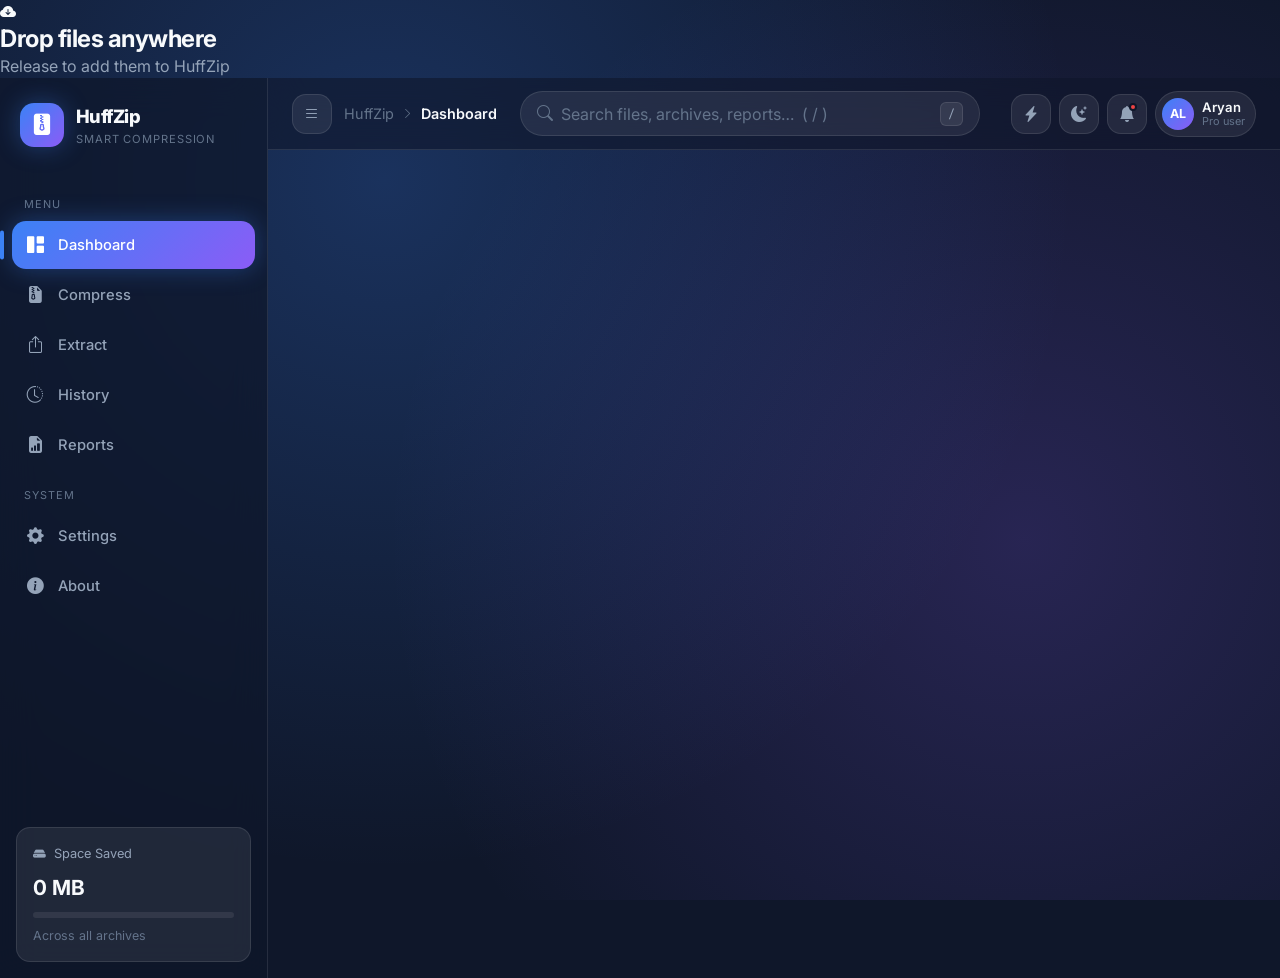
==== frontend/index.html @ 221de74f "Added Frontend" ====
<!DOCTYPE html>
<html lang="en" data-theme="dark">
<head>
  <meta charset="UTF-8" />
  <meta name="viewport" content="width=device-width, initial-scale=1.0" />
  <meta name="description" content="HuffZip - A premium smart file compression utility powered by Huffman coding." />
  <title>HuffZip — Smart File Compression</title>

  <!-- Fonts -->
  <link rel="preconnect" href="https://fonts.googleapis.com" />
  <link rel="preconnect" href="https://fonts.gstatic.com" crossorigin />
  <link href="https://fonts.googleapis.com/css2?family=Inter:wght@400;500;600;700;800&family=JetBrains+Mono:wght@400;500&display=swap" rel="stylesheet" />

  <!-- Bootstrap Icons -->
  <link rel="stylesheet" href="https://cdn.jsdelivr.net/npm/bootstrap-icons@1.11.3/font/bootstrap-icons.min.css" />

  <!-- Styles -->
  <link rel="stylesheet" href="css/variables.css" />
  <link rel="stylesheet" href="css/base.css" />
  <link rel="stylesheet" href="css/layout.css" />
  <link rel="stylesheet" href="css/components.css" />
  <link rel="stylesheet" href="css/buttons.css" />
  <link rel="stylesheet" href="css/cards.css" />
  <link rel="stylesheet" href="css/animations.css" />
  <link rel="stylesheet" href="css/utilities.css" />
  <link rel="stylesheet" href="css/responsive.css" />
  <link rel="stylesheet" href="css/themes.css" />
</head>
<body>
  <!-- Global drop overlay -->
  <div class="global-drop-overlay" id="globalDropOverlay">
    <div class="global-drop-inner">
      <i class="bi bi-cloud-arrow-down-fill"></i>
      <h2>Drop files anywhere</h2>
      <p>Release to add them to HuffZip</p>
    </div>
  </div>

  <!-- Toast container -->
  <div class="toast-container" id="toastContainer"></div>

  <!-- App shell -->
  <div class="app-shell">
    <!-- ============ SIDEBAR ============ -->
    <aside class="sidebar" id="sidebar">
      <div class="sidebar-brand">
        <div class="brand-logo">
          <i class="bi bi-file-zip-fill"></i>
        </div>
        <div class="brand-text">
          <span class="brand-name">HuffZip</span>
          <span class="brand-tag">Smart Compression</span>
        </div>
        <button class="sidebar-close" id="sidebarClose" aria-label="Close menu">
          <i class="bi bi-x-lg"></i>
        </button>
      </div>

      <nav class="sidebar-nav">
        <span class="nav-label">Menu</span>
        <a class="nav-item active" data-view="dashboard"><i class="bi bi-grid-1x2-fill"></i><span>Dashboard</span></a>
        <a class="nav-item" data-view="compress"><i class="bi bi-file-earmark-zip-fill"></i><span>Compress</span></a>
        <a class="nav-item" data-view="extract"><i class="bi bi-box-arrow-up"></i><span>Extract</span></a>
        <a class="nav-item" data-view="history"><i class="bi bi-clock-history"></i><span>History</span></a>
        <a class="nav-item" data-view="reports"><i class="bi bi-file-earmark-bar-graph-fill"></i><span>Reports</span></a>

        <span class="nav-label">System</span>
        <a class="nav-item" data-view="settings"><i class="bi bi-gear-fill"></i><span>Settings</span></a>
        <a class="nav-item" data-view="about"><i class="bi bi-info-circle-fill"></i><span>About</span></a>
      </nav>

      <div class="sidebar-footer">
        <div class="storage-card">
          <div class="storage-head">
            <i class="bi bi-hdd-fill"></i>
            <span>Space Saved</span>
          </div>
          <div class="storage-value" id="sidebarSpaceSaved">0 MB</div>
          <div class="storage-bar"><span id="sidebarStorageBar" style="width:0%"></span></div>
          <small>Across all archives</small>
        </div>
      </div>
    </aside>

    <div class="sidebar-backdrop" id="sidebarBackdrop"></div>

    <!-- ============ MAIN ============ -->
    <div class="main-wrap">
      <!-- Top navigation -->
      <header class="topbar">
        <div class="topbar-left">
          <button class="icon-btn hamburger" id="hamburger" aria-label="Open menu">
            <i class="bi bi-list"></i>
          </button>
          <nav class="breadcrumb" id="breadcrumb">
            <span>HuffZip</span>
            <i class="bi bi-chevron-right"></i>
            <span class="crumb-current" id="crumbCurrent">Dashboard</span>
          </nav>
        </div>

        <div class="topbar-search">
          <i class="bi bi-search"></i>
          <input type="text" id="globalSearch" placeholder="Search files, archives, reports…  ( / )" />
          <kbd>/</kbd>
        </div>

        <div class="topbar-right">
          <button class="icon-btn" id="quickCompressBtn" data-tooltip="Quick Compress">
            <i class="bi bi-lightning-charge-fill"></i>
          </button>
          <button class="icon-btn" id="themeToggle" data-tooltip="Toggle theme">
            <i class="bi bi-moon-stars-fill"></i>
          </button>
          <button class="icon-btn has-dot" id="notifBtn" data-tooltip="Notifications">
            <i class="bi bi-bell-fill"></i>
            <span class="dot"></span>
          </button>
          <button class="user-chip" id="userChip">
            <span class="avatar">AL</span>
            <span class="user-meta">
              <span class="user-name">Aryan</span>
              <span class="user-role">Pro user</span>
            </span>
          </button>
        </div>
      </header>

      <!-- Notification panel -->
      <div class="notif-panel" id="notifPanel">
        <div class="notif-head"><span>Notifications</span><button id="clearNotifs">Clear all</button></div>
        <div class="notif-list" id="notifList"></div>
      </div>

      <!-- Content -->
      <main class="content" id="content">
        <!-- Views are injected here by JS -->
      </main>
    </div>
  </div>

  <!-- Modal root -->
  <div class="modal-root" id="modalRoot"></div>

  <!-- Scripts -->
  <script src="js/utils.js"></script>
  <script src="js/store.js"></script>
  <script src="js/huffman.js"></script>
  <script src="js/api.js"></script>
  <script src="js/components.js"></script>
  <script src="js/views.js"></script>
  <script src="js/app.js"></script>
</body>
</html>
---- frontend/css/variables.css ----
/* ============================================================
   variables.css — Design tokens (colors, spacing, radius, etc.)
   ============================================================ */
:root {
  /* Brand palette */
  --bg:            #0F172A;
  --bg-2:          #0B1120;
  --card:          rgba(255, 255, 255, 0.08);
  --card-solid:    #1E293B;
  --primary:       #3B82F6;
  --secondary:     #8B5CF6;
  --accent:        #22C55E;
  --danger:        #EF4444;
  --warning:       #F59E0B;

  /* Text */
  --text:          #F8FAFC;
  --text-muted:    #94A3B8;
  --text-dim:      #64748B;

  /* Surfaces & borders */
  --border:        rgba(255, 255, 255, 0.10);
  --border-strong: rgba(255, 255, 255, 0.18);
  --glass-blur:    18px;

  /* Gradients */
  --grad-primary:  linear-gradient(135deg, #3B82F6 0%, #8B5CF6 100%);
  --grad-accent:   linear-gradient(135deg, #22C55E 0%, #3B82F6 100%);
  --grad-danger:   linear-gradient(135deg, #EF4444 0%, #F59E0B 100%);
  --grad-glow:     radial-gradient(circle at 30% 20%, rgba(59,130,246,0.25), transparent 60%),
                   radial-gradient(circle at 80% 60%, rgba(139,92,246,0.20), transparent 55%);

  /* Shadows */
  --shadow-sm:     0 2px 8px rgba(0, 0, 0, 0.25);
  --shadow-md:     0 8px 24px rgba(0, 0, 0, 0.30);
  --shadow-lg:     0 20px 50px rgba(0, 0, 0, 0.45);
  --shadow-glow:   0 0 24px rgba(59, 130, 246, 0.35);

  /* Radius */
  --r-sm: 8px;
  --r-md: 14px;
  --r-lg: 20px;
  --r-xl: 28px;
  --r-pill: 999px;

  /* Spacing scale */
  --s-1: 4px;  --s-2: 8px;  --s-3: 12px; --s-4: 16px;
  --s-5: 20px; --s-6: 24px; --s-8: 32px; --s-10: 40px; --s-12: 48px;

  /* Layout */
  --sidebar-w: 268px;
  --topbar-h: 72px;

  /* Motion */
  --ease: cubic-bezier(0.4, 0, 0.2, 1);
  --ease-out: cubic-bezier(0.16, 1, 0.3, 1);
  --dur-fast: 0.15s;
  --dur: 0.28s;
  --dur-slow: 0.5s;

  /* Typography */
  --font: 'Inter', system-ui, -apple-system, 'Segoe UI', sans-serif;
  --font-mono: 'JetBrains Mono', 'Consolas', monospace;
}
---- frontend/css/base.css ----
/* ============================================================
   base.css — Resets, typography, scrollbars, base elements
   ============================================================ */
*, *::before, *::after { box-sizing: border-box; margin: 0; padding: 0; }

html { scroll-behavior: smooth; }

body {
  font-family: var(--font);
  background: var(--bg);
  color: var(--text);
  min-height: 100vh;
  overflow-x: hidden;
  line-height: 1.55;
  -webkit-font-smoothing: antialiased;
  background-image: var(--grad-glow);
  background-attachment: fixed;
}

h1, h2, h3, h4 { font-weight: 700; letter-spacing: -0.02em; line-height: 1.2; }
h1 { font-size: clamp(1.5rem, 3vw, 2rem); }
h2 { font-size: clamp(1.2rem, 2.4vw, 1.5rem); }
h3 { font-size: 1.1rem; }
p  { color: var(--text-muted); }
a  { color: inherit; text-decoration: none; cursor: pointer; }
small { font-size: 0.78rem; color: var(--text-dim); }
kbd {
  font-family: var(--font-mono); font-size: 0.72rem;
  background: var(--card); border: 1px solid var(--border);
  border-radius: 6px; padding: 2px 7px; color: var(--text-muted);
}
input, button, select, textarea { font-family: inherit; font-size: inherit; color: inherit; }
button { cursor: pointer; border: none; background: none; }
ul { list-style: none; }
img { max-width: 100%; display: block; }

/* Custom scrollbar */
::-webkit-scrollbar { width: 10px; height: 10px; }
::-webkit-scrollbar-track { background: transparent; }
::-webkit-scrollbar-thumb {
  background: rgba(255,255,255,0.12);
  border-radius: 10px; border: 2px solid transparent; background-clip: padding-box;
}
::-webkit-scrollbar-thumb:hover { background: rgba(255,255,255,0.22); background-clip: padding-box; }

::selection { background: rgba(59,130,246,0.35); color: #fff; }

:focus-visible { outline: 2px solid var(--primary); outline-offset: 2px; border-radius: 6px; }
---- frontend/css/layout.css ----
.app-shell { display: flex; min-height: 100vh; }


.sidebar {
  width: var(--sidebar-w);
  flex-shrink: 0;
  background: rgba(15, 23, 42, 0.72);
  backdrop-filter: blur(var(--glass-blur));
  -webkit-backdrop-filter: blur(var(--glass-blur));
  border-right: 1px solid var(--border);
  display: flex; flex-direction: column;
  position: sticky; top: 0; height: 100vh;
  z-index: 40;
  transition: transform var(--dur) var(--ease);
}

.sidebar-brand {
  display: flex; align-items: center; gap: var(--s-3);
  padding: var(--s-6) var(--s-5);
}
.brand-logo {
  width: 44px; height: 44px; flex-shrink: 0;
  display: grid; place-items: center;
  border-radius: var(--r-md);
  background: var(--grad-primary);
  box-shadow: var(--shadow-glow);
  font-size: 1.35rem; color: #fff;
}
.brand-text { display: flex; flex-direction: column; }
.brand-name { font-weight: 800; font-size: 1.15rem; letter-spacing: -0.03em; }
.brand-tag { font-size: 0.7rem; color: var(--text-dim); text-transform: uppercase; letter-spacing: 0.08em; }
.sidebar-close { display: none; margin-left: auto; color: var(--text-muted); font-size: 1.1rem; }

.sidebar-nav { flex: 1; padding: var(--s-2) var(--s-3); overflow-y: auto; }
.nav-label {
  display: block; font-size: 0.68rem; text-transform: uppercase; letter-spacing: 0.1em;
  color: var(--text-dim); padding: var(--s-4) var(--s-3) var(--s-2);
}
.nav-item {
  display: flex; align-items: center; gap: var(--s-3);
  padding: 11px var(--s-3); border-radius: var(--r-md);
  color: var(--text-muted); font-weight: 500; font-size: 0.92rem;
  margin-bottom: 2px; position: relative;
  transition: background var(--dur-fast) var(--ease), color var(--dur-fast) var(--ease), transform var(--dur-fast) var(--ease);
}
.nav-item i { font-size: 1.05rem; width: 22px; text-align: center; }
.nav-item:hover { background: var(--card); color: var(--text); transform: translateX(3px); }
.nav-item.active { color: #fff; background: var(--grad-primary); box-shadow: var(--shadow-glow); }
.nav-item.active::before {
  content: ''; position: absolute; left: -12px; top: 50%; transform: translateY(-50%);
  width: 4px; height: 60%; border-radius: 4px; background: var(--primary);
}

.sidebar-footer { padding: var(--s-4); }
.storage-card {
  background: var(--card); border: 1px solid var(--border);
  border-radius: var(--r-md); padding: var(--s-4);
}
.storage-head { display: flex; align-items: center; gap: var(--s-2); font-size: 0.8rem; color: var(--text-muted); }
.storage-value { font-size: 1.3rem; font-weight: 700; margin: var(--s-2) 0; }
.storage-bar { height: 6px; border-radius: 6px; background: rgba(255,255,255,0.08); overflow: hidden; }
.storage-bar span { display: block; height: 100%; background: var(--grad-accent); border-radius: 6px; transition: width var(--dur-slow) var(--ease); }
.storage-card small { display: block; margin-top: var(--s-2); }

.sidebar-backdrop {
  display: none; position: fixed; inset: 0; z-index: 39;
  background: rgba(0,0,0,0.55); backdrop-filter: blur(2px);
}
.sidebar-backdrop.show { display: block; animation: fadeIn var(--dur) var(--ease); }


.main-wrap { flex: 1; display: flex; flex-direction: column; min-width: 0; }

.topbar {
  height: var(--topbar-h);
  display: flex; align-items: center; gap: var(--s-4);
  padding: 0 var(--s-6);
  border-bottom: 1px solid var(--border);
  background: rgba(15, 23, 42, 0.6);
  backdrop-filter: blur(var(--glass-blur));
  -webkit-backdrop-filter: blur(var(--glass-blur));
  position: sticky; top: 0; z-index: 30;
}
.topbar-left { display: flex; align-items: center; gap: var(--s-3); }
.hamburger { display: none; }

.breadcrumb { display: flex; align-items: center; gap: var(--s-2); color: var(--text-dim); font-size: 0.9rem; }
.breadcrumb i { font-size: 0.7rem; }
.crumb-current { color: var(--text); font-weight: 600; }

.topbar-search {
  flex: 1; max-width: 460px; margin: 0 auto;
  display: flex; align-items: center; gap: var(--s-2);
  background: var(--card); border: 1px solid var(--border);
  border-radius: var(--r-pill); padding: 9px var(--s-4);
  transition: border var(--dur-fast) var(--ease), box-shadow var(--dur-fast) var(--ease);
}
.topbar-search:focus-within { border-color: var(--primary); box-shadow: 0 0 0 3px rgba(59,130,246,0.2); }
.topbar-search i { color: var(--text-dim); }
.topbar-search input { flex: 1; background: none; border: none; outline: none; color: var(--text); }
.topbar-search input::placeholder { color: var(--text-dim); }

.topbar-right { display: flex; align-items: center; gap: var(--s-2); margin-left: auto; }

.user-chip {
  display: flex; align-items: center; gap: var(--s-2);
  padding: 6px 10px 6px 6px; border-radius: var(--r-pill);
  background: var(--card); border: 1px solid var(--border);
  transition: background var(--dur-fast) var(--ease), transform var(--dur-fast) var(--ease);
}
.user-chip:hover { background: var(--card-solid); transform: translateY(-1px); }
.avatar {
  width: 32px; height: 32px; border-radius: 50%; flex-shrink: 0;
  display: grid; place-items: center; font-weight: 700; font-size: 0.78rem;
  background: var(--grad-primary); color: #fff;
}
.user-meta { display: flex; flex-direction: column; line-height: 1.15; text-align: left; }
.user-name { font-size: 0.82rem; font-weight: 600; }
.user-role { font-size: 0.68rem; color: var(--text-dim); }

.content { flex: 1; padding: var(--s-8) var(--s-8) var(--s-12); overflow-x: hidden; }


.notif-panel {
  position: fixed; top: calc(var(--topbar-h) + 6px); right: var(--s-6);
  width: 340px; max-width: calc(100vw - 32px);
  background: var(--card-solid); border: 1px solid var(--border);
  border-radius: var(--r-lg); box-shadow: var(--shadow-lg);
  z-index: 50; overflow: hidden;
  opacity: 0; transform: translateY(-10px) scale(0.98); pointer-events: none;
  transition: opacity var(--dur) var(--ease), transform var(--dur) var(--ease-out);
}
.notif-panel.show { opacity: 1; transform: translateY(0) scale(1); pointer-events: auto; }
.notif-head { display: flex; justify-content: space-between; align-items: center; padding: var(--s-4); border-bottom: 1px solid var(--border); font-weight: 600; }
.notif-head button { color: var(--primary); font-size: 0.82rem; }
.notif-list { max-height: 360px; overflow-y: auto; }
.notif-row { display: flex; gap: var(--s-3); padding: var(--s-3) var(--s-4); border-bottom: 1px solid var(--border); }
.notif-row i { color: var(--primary); font-size: 1rem; margin-top: 2px; }
.notif-row .n-body { flex: 1; }
.notif-row .n-body strong { font-size: 0.85rem; font-weight: 600; display: block; }
.notif-row .n-body span { font-size: 0.76rem; color: var(--text-dim); }
---- frontend/css/buttons.css ----
.btn {
  display: inline-flex; align-items: center; justify-content: center; gap: var(--s-2);
  padding: 11px var(--s-5); border-radius: var(--r-md);
  font-weight: 600; font-size: 0.9rem; position: relative; overflow: hidden;
  transition: transform var(--dur-fast) var(--ease), box-shadow var(--dur) var(--ease), background var(--dur) var(--ease), border-color var(--dur) var(--ease);
  white-space: nowrap; user-select: none;
}
.btn:active { transform: scale(0.97); }
.btn i { font-size: 1rem; }

.btn-primary { background: var(--grad-primary); color: #fff; box-shadow: 0 6px 18px rgba(59,130,246,0.35); }
.btn-primary:hover { box-shadow: 0 8px 26px rgba(59,130,246,0.55); transform: translateY(-2px); }

.btn-accent { background: var(--grad-accent); color: #fff; box-shadow: 0 6px 18px rgba(34,197,94,0.3); }
.btn-accent:hover { transform: translateY(-2px); box-shadow: 0 8px 26px rgba(34,197,94,0.5); }

.btn-ghost { background: var(--card); border: 1px solid var(--border); color: var(--text); }
.btn-ghost:hover { background: var(--card-solid); border-color: var(--border-strong); transform: translateY(-2px); }

.btn-danger { background: var(--danger); color: #fff; }
.btn-danger:hover { background: #dc2626; transform: translateY(-2px); }

.btn-sm { padding: 7px 14px; font-size: 0.82rem; border-radius: var(--r-sm); }
.btn-block { width: 100%; }


.btn-glow::before {
  content: ''; position: absolute; inset: -2px; border-radius: inherit; z-index: -1;
  background: var(--grad-primary); filter: blur(14px); opacity: 0; transition: opacity var(--dur) var(--ease);
}
.btn-glow:hover::before { opacity: 0.7; }


.ripple { position: absolute; border-radius: 50%; transform: scale(0); background: rgba(255,255,255,0.5); animation: ripple 0.6s var(--ease-out); pointer-events: none; }


.icon-btn {
  width: 40px; height: 40px; border-radius: var(--r-md);
  display: grid; place-items: center; position: relative;
  background: var(--card); border: 1px solid var(--border); color: var(--text-muted);
  transition: background var(--dur-fast) var(--ease), color var(--dur-fast) var(--ease), transform var(--dur-fast) var(--ease);
}
.icon-btn:hover { background: var(--card-solid); color: var(--text); transform: translateY(-2px); }
.icon-btn .dot { position: absolute; top: 8px; right: 9px; width: 8px; height: 8px; border-radius: 50%; background: var(--danger); border: 2px solid var(--bg); }


[data-tooltip] { position: relative; }
[data-tooltip]::after {
  content: attr(data-tooltip); position: absolute; top: calc(100% + 8px); left: 50%;
  transform: translateX(-50%) translateY(4px); white-space: nowrap;
  background: var(--card-solid); color: var(--text); font-size: 0.72rem; font-weight: 500;
  padding: 5px 9px; border-radius: 7px; border: 1px solid var(--border);
  opacity: 0; pointer-events: none; transition: opacity var(--dur-fast) var(--ease), transform var(--dur-fast) var(--ease); z-index: 60;
}
[data-tooltip]:hover::after { opacity: 1; transform: translateX(-50%) translateY(0); }


.switch { position: relative; display: inline-block; width: 48px; height: 26px; flex-shrink: 0; }
.switch input { opacity: 0; width: 0; height: 0; }
.switch .slider {
  position: absolute; inset: 0; cursor: pointer; border-radius: var(--r-pill);
  background: rgba(255,255,255,0.12); border: 1px solid var(--border);
  transition: background var(--dur) var(--ease);
}
.switch .slider::before {
  content: ''; position: absolute; height: 18px; width: 18px; left: 3px; top: 3px;
  border-radius: 50%; background: #fff; transition: transform var(--dur) var(--ease-out);
}
.switch input:checked + .slider { background: var(--grad-primary); border-color: transparent; }
.switch input:checked + .slider::before { transform: translateX(22px); }


.segmented { display: inline-flex; background: var(--card); border: 1px solid var(--border); border-radius: var(--r-md); padding: 4px; gap: 4px; }
.segmented button { padding: 7px 16px; border-radius: var(--r-sm); font-size: 0.84rem; font-weight: 500; color: var(--text-muted); transition: all var(--dur-fast) var(--ease); }
.segmented button.active { background: var(--grad-primary); color: #fff; }


.badge { display: inline-flex; align-items: center; gap: 5px; padding: 4px 11px; border-radius: var(--r-pill); font-size: 0.74rem; font-weight: 600; }
.badge.success { background: rgba(34,197,94,0.15); color: var(--accent); }
.badge.info { background: rgba(59,130,246,0.15); color: var(--primary); }
.badge.warn { background: rgba(245,158,11,0.15); color: var(--warning); }
.badge.danger { background: rgba(239,68,68,0.15); color: var(--danger); }
.badge.muted { background: var(--card); color: var(--text-muted); }
.badge .b-dot { width: 6px; height: 6px; border-radius: 50%; background: currentColor; }
---- frontend/css/cards.css ----
.glass-card {
  background: var(--card);
  backdrop-filter: blur(var(--glass-blur));
  -webkit-backdrop-filter: blur(var(--glass-blur));
  border: 1px solid var(--border);
  border-radius: var(--r-lg);
  box-shadow: var(--shadow-md);
  padding: var(--s-6);
  transition: transform var(--dur) var(--ease-out), border-color var(--dur) var(--ease), box-shadow var(--dur) var(--ease);
}
.glass-card.hover-lift:hover { transform: translateY(-6px); border-color: var(--border-strong); box-shadow: var(--shadow-lg); }


.section-head { display: flex; align-items: center; justify-content: space-between; gap: var(--s-4); margin-bottom: var(--s-5); flex-wrap: wrap; }
.section-head .st { display: flex; flex-direction: column; }
.section-head h1 { margin: 0; }
.section-head p { margin-top: 2px; font-size: 0.9rem; }
.section-actions { display: flex; gap: var(--s-2); flex-wrap: wrap; }


.stat-grid { display: grid; grid-template-columns: repeat(auto-fit, minmax(220px, 1fr)); gap: var(--s-5); margin-bottom: var(--s-8); }
.stat-card {
  position: relative; overflow: hidden;
  background: var(--card); border: 1px solid var(--border);
  border-radius: var(--r-lg); padding: var(--s-5);
  transition: transform var(--dur) var(--ease-out), box-shadow var(--dur) var(--ease);
}
.stat-card:hover { transform: translateY(-5px); box-shadow: var(--shadow-lg); }
.stat-card::after {
  content: ''; position: absolute; top: -40%; right: -20%;
  width: 140px; height: 140px; border-radius: 50%;
  background: var(--grad-primary); opacity: 0.14; filter: blur(20px);
}
.stat-icon {
  width: 46px; height: 46px; border-radius: var(--r-md);
  display: grid; place-items: center; font-size: 1.2rem; color: #fff;
  background: var(--grad-primary); margin-bottom: var(--s-4);
}
.stat-icon.green { background: var(--grad-accent); }
.stat-icon.purple { background: linear-gradient(135deg,#8B5CF6,#EC4899); }
.stat-icon.orange { background: var(--grad-danger); }
.stat-label { font-size: 0.8rem; color: var(--text-muted); }
.stat-value { font-size: 1.8rem; font-weight: 800; margin: 2px 0 4px; letter-spacing: -0.02em; }
.stat-trend { font-size: 0.78rem; display: inline-flex; align-items: center; gap: 4px; }
.stat-trend.up { color: var(--accent); }
.stat-trend.down { color: var(--danger); }


.dash-grid { display: grid; grid-template-columns: 2fr 1fr; gap: var(--s-6); align-items: start; }


.quick-actions { display: grid; grid-template-columns: repeat(auto-fit, minmax(140px,1fr)); gap: var(--s-4); }
.quick-action {
  display: flex; flex-direction: column; gap: var(--s-3);
  padding: var(--s-5); border-radius: var(--r-md);
  background: var(--card); border: 1px solid var(--border);
  transition: transform var(--dur) var(--ease-out), border-color var(--dur) var(--ease), background var(--dur) var(--ease);
}
.quick-action:hover { transform: translateY(-4px) scale(1.02); border-color: var(--primary); background: var(--card-solid); }
.quick-action i { font-size: 1.6rem; color: var(--primary); }
.quick-action .qa-title { font-weight: 600; font-size: 0.95rem; }
.quick-action .qa-sub { font-size: 0.76rem; color: var(--text-dim); }


.file-row {
  display: flex; align-items: center; gap: var(--s-4);
  padding: var(--s-3); border-radius: var(--r-md);
  transition: background var(--dur-fast) var(--ease);
}
.file-row:hover { background: var(--card); }
.file-ico {
  width: 42px; height: 42px; flex-shrink: 0; border-radius: var(--r-sm);
  display: grid; place-items: center; font-size: 1.1rem; color: #fff;
  background: rgba(59,130,246,0.2); color: var(--primary);
}
.file-info { flex: 1; min-width: 0; }
.file-name { font-weight: 600; font-size: 0.9rem; white-space: nowrap; overflow: hidden; text-overflow: ellipsis; }
.file-sub { font-size: 0.76rem; color: var(--text-dim); }
.file-actions { display: flex; gap: 4px; opacity: 0; transition: opacity var(--dur-fast) var(--ease); }
.file-row:hover .file-actions { opacity: 1; }


.chart-wrap { height: 200px; display: flex; align-items: flex-end; gap: var(--s-3); padding-top: var(--s-4); }
.chart-bar { flex: 1; display: flex; flex-direction: column; align-items: center; gap: var(--s-2); }
.chart-bar .bar {
  width: 100%; max-width: 34px; border-radius: 8px 8px 0 0;
  background: var(--grad-primary); animation: growBar 0.9s var(--ease-out) both;
  transform-origin: bottom; min-height: 6px;
}
.chart-bar .bar.alt { background: var(--grad-accent); }
.chart-bar small { font-size: 0.68rem; color: var(--text-dim); }


.ratio-ring { display: grid; place-items: center; position: relative; }
.ratio-ring svg { transform: rotate(-90deg); }
.ratio-ring .ring-val { position: absolute; font-size: 1.5rem; font-weight: 800; }
.ratio-ring .ring-bg { fill: none; stroke: rgba(255,255,255,0.08); }
.ratio-ring .ring-fg { fill: none; stroke: url(#ringGrad); stroke-linecap: round; transition: stroke-dashoffset 1s var(--ease-out); }
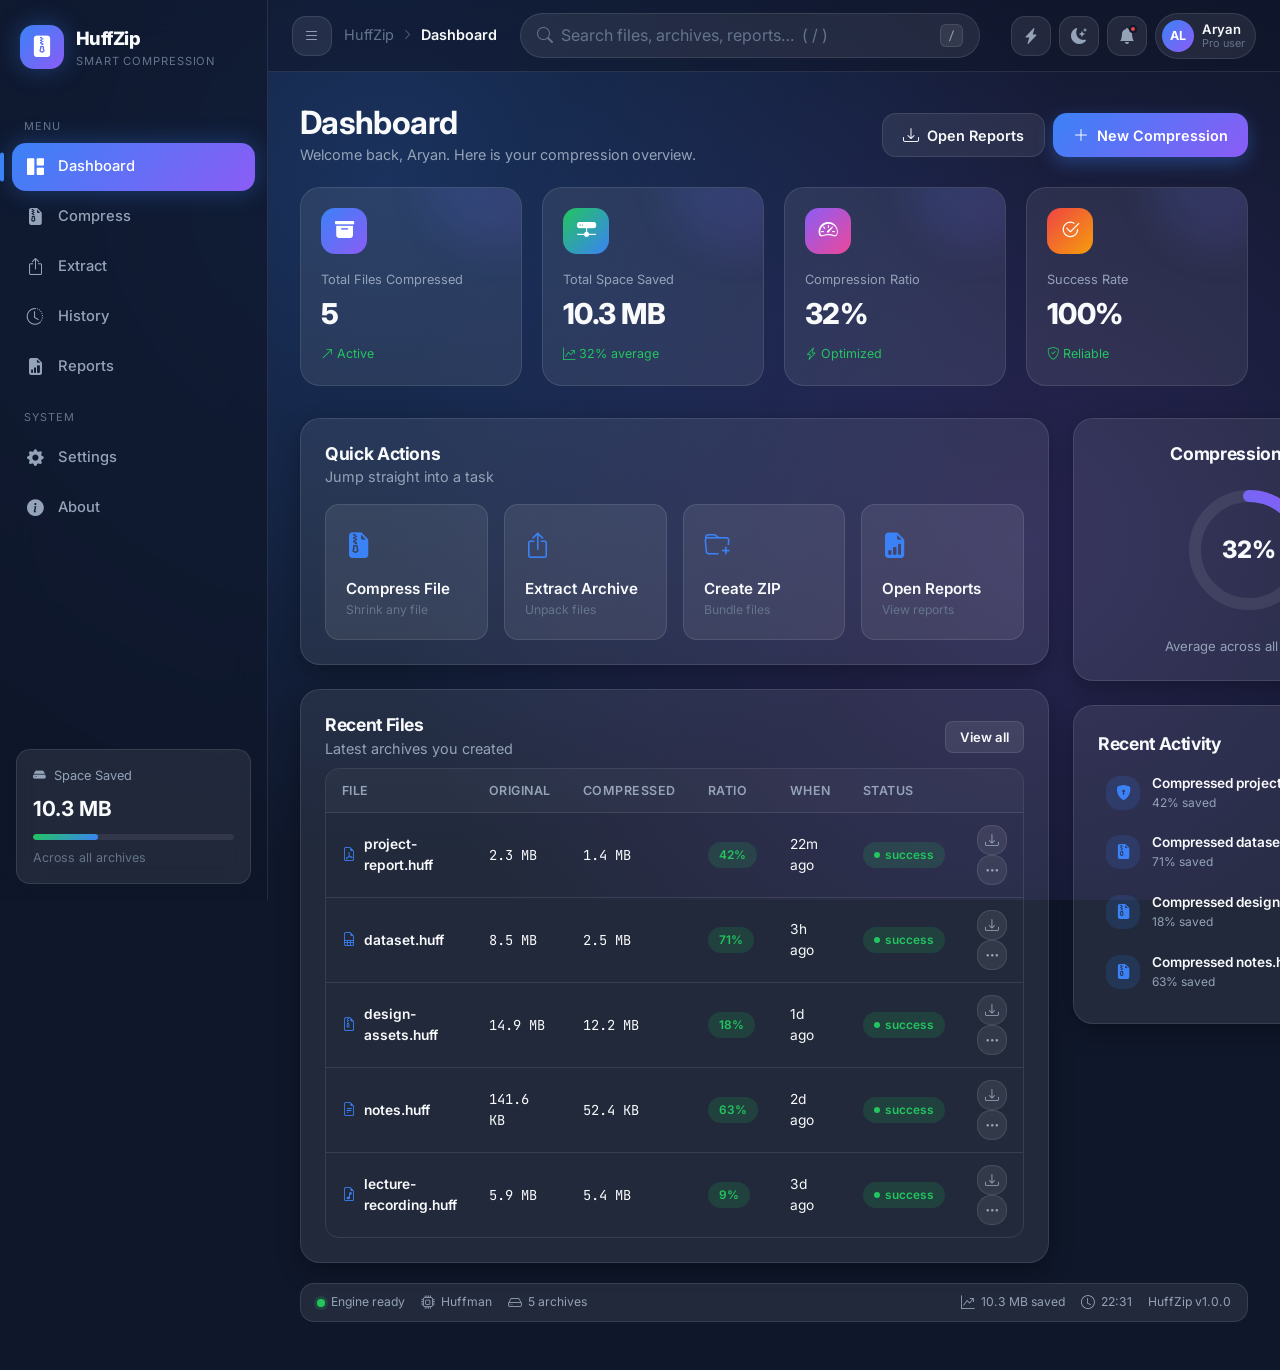
==== commit c3f0f837: ":)" ====
--- a/frontend/index.html
+++ b/frontend/index.html
@@ -23,6 +23,7 @@
   <link rel="stylesheet" href="css/cards.css" />
   <link rel="stylesheet" href="css/animations.css" />
   <link rel="stylesheet" href="css/utilities.css" />
+  <link rel="stylesheet" href="css/compression.css" />
   <link rel="stylesheet" href="css/responsive.css" />
   <link rel="stylesheet" href="css/themes.css" />
 </head>
--- a/frontend/css/components.css
+++ b/frontend/css/components.css
@@ -0,0 +1,175 @@
+.dropzone {
+  position: relative; border: 2px dashed var(--border-strong); border-radius: var(--r-lg);
+  padding: var(--s-12) var(--s-6); text-align: center;
+  background: var(--card); transition: border-color var(--dur) var(--ease), background var(--dur) var(--ease), transform var(--dur) var(--ease);
+  cursor: pointer;
+}
+.dropzone:hover { border-color: var(--primary); background: rgba(59,130,246,0.06); }
+.dropzone.dragover { border-color: var(--accent); background: rgba(34,197,94,0.08); transform: scale(1.01); box-shadow: var(--shadow-glow); }
+.dropzone .dz-icon {
+  width: 74px; height: 74px; margin: 0 auto var(--s-4); border-radius: 50%;
+  display: grid; place-items: center; font-size: 2rem; color: #fff;
+  background: var(--grad-primary); animation: float 3.4s var(--ease) infinite;
+}
+.dropzone h3 { margin-bottom: 6px; }
+.dropzone p { max-width: 380px; margin: 0 auto var(--s-4); }
+.dz-formats { display: flex; gap: 6px; justify-content: center; flex-wrap: wrap; margin-top: var(--s-4); }
+
+.file-input { display: none; }
+
+.selected-list { margin-top: var(--s-5); display: flex; flex-direction: column; gap: var(--s-2); }
+.selected-item {
+  display: flex; align-items: center; gap: var(--s-3);
+  background: var(--card); border: 1px solid var(--border);
+  border-radius: var(--r-md); padding: var(--s-3) var(--s-4);
+  animation: scaleUp var(--dur) var(--ease-out) both;
+}
+.selected-item .si-ico { width: 38px; height: 38px; border-radius: var(--r-sm); display: grid; place-items: center; background: rgba(59,130,246,0.16); color: var(--primary); flex-shrink: 0; }
+.selected-item .si-info { flex: 1; min-width: 0; }
+.selected-item .si-name { font-weight: 600; font-size: 0.88rem; white-space: nowrap; overflow: hidden; text-overflow: ellipsis; }
+.selected-item .si-size { font-size: 0.74rem; color: var(--text-dim); }
+.selected-item .si-remove { color: var(--text-dim); width: 30px; height: 30px; border-radius: 8px; display: grid; place-items: center; transition: color var(--dur-fast), background var(--dur-fast); }
+.selected-item .si-remove:hover { color: var(--danger); background: rgba(239,68,68,0.12); }
+
+.progress {
+  height: 10px; border-radius: var(--r-pill); background: rgba(255,255,255,0.08); overflow: hidden; position: relative;
+}
+.progress .bar {
+  height: 100%; border-radius: var(--r-pill); background: var(--grad-primary);
+  width: 0%; transition: width 0.3s var(--ease); position: relative; overflow: hidden;
+}
+.progress .bar::after {
+  content: ''; position: absolute; inset: 0;
+  background: linear-gradient(90deg, transparent, rgba(255,255,255,0.35), transparent);
+  animation: shimmer 1.4s infinite;
+}
+.progress.accent .bar { background: var(--grad-accent); }
+
+.field { margin-bottom: var(--s-4); }
+.field label { display: block; font-size: 0.82rem; font-weight: 600; color: var(--text-muted); margin-bottom: 7px; }
+.input, .select {
+  width: 100%; padding: 11px var(--s-4); border-radius: var(--r-md);
+  background: var(--card); border: 1px solid var(--border); color: var(--text);
+  outline: none; transition: border var(--dur-fast) var(--ease), box-shadow var(--dur-fast) var(--ease);
+}
+.input::placeholder { color: var(--text-dim); }
+.input:focus, .select:focus { border-color: var(--primary); box-shadow: 0 0 0 3px rgba(59,130,246,0.18); }
+.input-group { position: relative; }
+.input-group .toggle-eye { position: absolute; right: 12px; top: 50%; transform: translateY(-50%); color: var(--text-dim); }
+
+.table-wrap { overflow-x: auto; border-radius: var(--r-md); border: 1px solid var(--border); }
+table.data { width: 100%; border-collapse: collapse; min-width: 560px; }
+table.data th, table.data td { padding: var(--s-3) var(--s-4); text-align: left; font-size: 0.86rem; }
+table.data thead th { background: rgba(255,255,255,0.03); color: var(--text-muted); font-weight: 600; font-size: 0.78rem; text-transform: uppercase; letter-spacing: 0.04em; }
+table.data tbody tr { border-top: 1px solid var(--border); transition: background var(--dur-fast) var(--ease); }
+table.data tbody tr:hover { background: var(--card); }
+table.data td .t-file { display: flex; align-items: center; gap: var(--s-2); font-weight: 600; }
+table.data td .t-file i { color: var(--primary); }
+
+.empty-state { text-align: center; padding: var(--s-12) var(--s-6); }
+.empty-state .es-illus {
+  width: 110px; height: 110px; margin: 0 auto var(--s-5); border-radius: 50%;
+  display: grid; place-items: center; font-size: 3rem; color: var(--text-dim);
+  background: var(--card); border: 1px solid var(--border); animation: float 4s var(--ease) infinite;
+}
+.empty-state h3 { margin-bottom: 6px; }
+.empty-state p { max-width: 340px; margin: 0 auto var(--s-5); }
+
+.modal-root { position: fixed; inset: 0; z-index: 80; display: none; }
+.modal-root.show { display: grid; place-items: center; }
+.modal-overlay { position: absolute; inset: 0; background: rgba(0,0,0,0.6); backdrop-filter: blur(6px); animation: fadeIn var(--dur) var(--ease); }
+.modal {
+  position: relative; width: 460px; max-width: calc(100vw - 32px); max-height: calc(100vh - 60px); overflow-y: auto;
+  background: var(--card-solid); border: 1px solid var(--border-strong);
+  border-radius: var(--r-lg); box-shadow: var(--shadow-lg); padding: var(--s-6);
+  animation: modalIn var(--dur) var(--ease-out) both;
+}
+.modal-head { display: flex; align-items: flex-start; gap: var(--s-3); margin-bottom: var(--s-4); }
+.modal-head .m-ico { width: 46px; height: 46px; border-radius: var(--r-md); display: grid; place-items: center; font-size: 1.3rem; flex-shrink: 0; }
+.modal-head .m-ico.info { background: rgba(59,130,246,0.16); color: var(--primary); }
+.modal-head .m-ico.success { background: rgba(34,197,94,0.16); color: var(--accent); }
+.modal-head .m-ico.danger { background: rgba(239,68,68,0.16); color: var(--danger); }
+.modal-head .m-title { font-size: 1.15rem; font-weight: 700; }
+.modal-head .m-sub { font-size: 0.84rem; color: var(--text-muted); margin-top: 2px; }
+.modal-head .m-close { margin-left: auto; color: var(--text-dim); font-size: 1.1rem; width: 32px; height: 32px; border-radius: 8px; display: grid; place-items: center; transition: background var(--dur-fast); }
+.modal-head .m-close:hover { background: var(--card); color: var(--text); }
+.modal-body { margin-bottom: var(--s-5); }
+.modal-actions { display: flex; gap: var(--s-3); justify-content: flex-end; }
+
+.toast-container { position: fixed; top: var(--s-5); right: var(--s-5); z-index: 100; display: flex; flex-direction: column; gap: var(--s-3); max-width: 360px; }
+.toast {
+  display: flex; align-items: center; gap: var(--s-3);
+  background: var(--card-solid); border: 1px solid var(--border);
+  border-left: 4px solid var(--primary); border-radius: var(--r-md);
+  padding: var(--s-3) var(--s-4); box-shadow: var(--shadow-lg);
+  animation: toastIn 0.4s var(--ease-out) both; min-width: 260px;
+}
+.toast.success { border-left-color: var(--accent); }
+.toast.error { border-left-color: var(--danger); }
+.toast.warn { border-left-color: var(--warning); }
+.toast .t-ico { font-size: 1.2rem; }
+.toast.success .t-ico { color: var(--accent); }
+.toast.error .t-ico { color: var(--danger); }
+.toast.info .t-ico { color: var(--primary); }
+.toast.warn .t-ico { color: var(--warning); }
+.toast .t-text strong { display: block; font-size: 0.88rem; }
+.toast .t-text span { font-size: 0.78rem; color: var(--text-muted); }
+.toast.leaving { animation: toastOut 0.3s var(--ease) forwards; }
+
+.global-drop-overlay { position: fixed; inset: 0; z-index: 90; display: none; place-items: center; background: rgba(15,23,42,0.85); backdrop-filter: blur(8px); }
+.global-drop-overlay.show { display: grid; animation: fadeIn var(--dur) var(--ease); }
+.global-drop-inner { text-align: center; border: 3px dashed var(--primary); border-radius: var(--r-xl); padding: var(--s-12) var(--s-10); }
+.global-drop-inner i { font-size: 4rem; color: var(--primary); animation: float 2.6s var(--ease) infinite; }
+.global-drop-inner h2 { margin: var(--s-4) 0 6px; }
+
+.skeleton { background: linear-gradient(90deg, rgba(255,255,255,0.05) 25%, rgba(255,255,255,0.12) 50%, rgba(255,255,255,0.05) 75%); background-size: 200% 100%; animation: skeleton 1.4s infinite; border-radius: var(--r-sm); }
+
+.spinner { width: 38px; height: 38px; border-radius: 50%; border: 3px solid rgba(255,255,255,0.15); border-top-color: var(--primary); animation: spin 0.8s linear infinite; }
+.spinner.sm { width: 20px; height: 20px; border-width: 2px; }
+
+.context-menu {
+  position: fixed; z-index: 95; min-width: 180px;
+  background: var(--card-solid); border: 1px solid var(--border-strong);
+  border-radius: var(--r-md); box-shadow: var(--shadow-lg); padding: 6px;
+  animation: scaleUp 0.16s var(--ease-out) both;
+}
+.context-menu button { display: flex; align-items: center; gap: var(--s-3); width: 100%; padding: 9px 12px; border-radius: var(--r-sm); color: var(--text); font-size: 0.86rem; text-align: left; transition: background var(--dur-fast); }
+.context-menu button:hover { background: var(--card); }
+.context-menu button.danger { color: var(--danger); }
+.context-menu .sep { height: 1px; background: var(--border); margin: 4px 0; }
+
+.log-console {
+  background: #0a0f1e; border: 1px solid var(--border); border-radius: var(--r-md);
+  padding: var(--s-4); font-family: var(--font-mono); font-size: 0.8rem;
+  max-height: 220px; overflow-y: auto; line-height: 1.7;
+}
+.log-console .log-line { display: flex; gap: var(--s-2); animation: fadeInUp 0.3s var(--ease-out) both; }
+.log-console .log-time { color: var(--text-dim); flex-shrink: 0; }
+.log-console .log-line.ok .log-msg { color: var(--accent); }
+.log-console .log-line.info .log-msg { color: var(--primary); }
+.log-console .log-line.warn .log-msg { color: var(--warning); }
+.log-console .log-line.err .log-msg { color: var(--danger); }
+
+.success-check { width: 84px; height: 84px; margin: 0 auto; }
+.success-check circle { stroke: var(--accent); stroke-width: 3; fill: none; stroke-dasharray: 260; stroke-dashoffset: 260; animation: drawCircle 0.6s var(--ease-out) forwards; }
+.success-check path { stroke: var(--accent); stroke-width: 4; fill: none; stroke-linecap: round; stroke-linejoin: round; stroke-dasharray: 60; stroke-dashoffset: 60; animation: drawCheck 0.4s 0.5s var(--ease-out) forwards; }
+
+.activity-feed { display: flex; flex-direction: column; gap: 4px; }
+.activity-item { display: flex; align-items: center; gap: var(--s-3); padding: var(--s-2) var(--s-2); border-radius: var(--r-md); transition: background var(--dur-fast) var(--ease); }
+.activity-item:hover { background: var(--card); }
+.ai-ico { flex-shrink: 0; width: 34px; height: 34px; border-radius: var(--r-md); display: grid; place-items: center; font-size: 0.95rem; }
+.ai-ico.info { background: rgba(59,130,246,0.15); color: var(--primary); }
+.ai-ico.green { background: rgba(34,197,94,0.15); color: var(--accent); }
+.ai-ico.purple { background: rgba(139,92,246,0.15); color: var(--secondary); }
+.ai-ico.orange { background: rgba(245,158,11,0.15); color: var(--warning); }
+.ai-body { flex: 1; min-width: 0; }
+.ai-title { font-size: 0.85rem; font-weight: 600; white-space: nowrap; overflow: hidden; text-overflow: ellipsis; }
+.ai-sub { font-size: 0.75rem; color: var(--text-muted); }
+.ai-time { flex-shrink: 0; font-size: 0.72rem; color: var(--text-dim); }
+
+.status-bar { display: flex; align-items: center; justify-content: space-between; gap: var(--s-4); margin-top: var(--s-5); padding: var(--s-2) var(--s-4); border-radius: var(--r-md); background: var(--card); border: 1px solid var(--border); font-size: 0.76rem; color: var(--text-muted); backdrop-filter: blur(10px); flex-wrap: wrap; }
+.status-bar .sb-group { display: flex; align-items: center; gap: var(--s-4); flex-wrap: wrap; }
+.status-bar .sb-item { display: inline-flex; align-items: center; gap: 6px; }
+.status-bar .sb-item i { font-size: 0.85rem; }
+.status-bar .sb-dot { width: 8px; height: 8px; border-radius: 50%; background: var(--text-dim); }
+.status-bar .sb-dot.ok { background: var(--accent); box-shadow: 0 0 0 3px rgba(34,197,94,0.18); }
--- a/frontend/css/animations.css
+++ b/frontend/css/animations.css
@@ -0,0 +1,51 @@
+@keyframes fadeIn { from { opacity: 0; } to { opacity: 1; } }
+@keyframes fadeInUp { from { opacity: 0; transform: translateY(14px); } to { opacity: 1; transform: translateY(0); } }
+@keyframes scaleUp { from { opacity: 0; transform: scale(0.94); } to { opacity: 1; transform: scale(1); } }
+@keyframes modalIn { from { opacity: 0; transform: translateY(20px) scale(0.96); } to { opacity: 1; transform: translateY(0) scale(1); } }
+@keyframes toastIn { from { opacity: 0; transform: translateX(40px); } to { opacity: 1; transform: translateX(0); } }
+@keyframes toastOut { to { opacity: 0; transform: translateX(40px); } }
+@keyframes float { 0%,100% { transform: translateY(0); } 50% { transform: translateY(-10px); } }
+@keyframes spin { to { transform: rotate(360deg); } }
+@keyframes shimmer { from { transform: translateX(-100%); } to { transform: translateX(100%); } }
+@keyframes skeleton { from { background-position: 200% 0; } to { background-position: -200% 0; } }
+@keyframes ripple { to { transform: scale(4); opacity: 0; } }
+@keyframes growBar { from { transform: scaleY(0); } to { transform: scaleY(1); } }
+@keyframes shake { 0%,100% { transform: translateX(0); } 20%,60% { transform: translateX(-8px); } 40%,80% { transform: translateX(8px); } }
+@keyframes drawCircle { to { stroke-dashoffset: 0; } }
+@keyframes drawCheck { to { stroke-dashoffset: 0; } }
+@keyframes pulseGlow { 0%,100% { box-shadow: 0 0 0 0 rgba(59,130,246,0.4); } 50% { box-shadow: 0 0 0 12px rgba(59,130,246,0); } }
+@keyframes gradientMove { 0% { background-position: 0% 50%; } 50% { background-position: 100% 50%; } 100% { background-position: 0% 50%; } }
+@keyframes gradientBorder { 0% { background-position: 0% 50%; } 100% { background-position: 200% 50%; } }
+
+.anim-fade { animation: fadeIn var(--dur) var(--ease) both; }
+.anim-up { animation: fadeInUp var(--dur) var(--ease-out) both; }
+.anim-scale { animation: scaleUp var(--dur) var(--ease-out) both; }
+.shake { animation: shake 0.45s var(--ease); }
+.pulse { animation: pulseGlow 2s infinite; }
+
+.stagger > * { animation: fadeInUp 0.5s var(--ease-out) both; }
+.stagger > *:nth-child(1) { animation-delay: 0.04s; }
+.stagger > *:nth-child(2) { animation-delay: 0.10s; }
+.stagger > *:nth-child(3) { animation-delay: 0.16s; }
+.stagger > *:nth-child(4) { animation-delay: 0.22s; }
+.stagger > *:nth-child(5) { animation-delay: 0.28s; }
+.stagger > *:nth-child(6) { animation-delay: 0.34s; }
+.stagger > *:nth-child(7) { animation-delay: 0.40s; }
+.stagger > *:nth-child(8) { animation-delay: 0.46s; }
+
+.gradient-border {
+  position: relative; background: var(--card-solid); border-radius: var(--r-lg);
+}
+.gradient-border::before {
+  content: ''; position: absolute; inset: 0; padding: 1.5px; border-radius: inherit;
+  background: linear-gradient(120deg, var(--primary), var(--secondary), var(--accent), var(--primary));
+  background-size: 300% 300%; animation: gradientBorder 4s linear infinite;
+  -webkit-mask: linear-gradient(#000 0 0) content-box, linear-gradient(#000 0 0);
+  -webkit-mask-composite: xor; mask-composite: exclude; pointer-events: none;
+}
+
+.view-enter { animation: fadeInUp 0.4s var(--ease-out) both; }
+
+@media (prefers-reduced-motion: reduce) {
+  *, *::before, *::after { animation-duration: 0.001s !important; animation-iteration-count: 1 !important; transition-duration: 0.001s !important; }
+}
--- a/frontend/css/utilities.css
+++ b/frontend/css/utilities.css
@@ -0,0 +1,34 @@
+.flex { display: flex; }
+.flex-col { flex-direction: column; }
+.items-center { align-items: center; }
+.justify-between { justify-content: space-between; }
+.gap-1 { gap: var(--s-1); } .gap-2 { gap: var(--s-2); } .gap-3 { gap: var(--s-3); } .gap-4 { gap: var(--s-4); }
+.wrap { flex-wrap: wrap; }
+.grid { display: grid; }
+.w-full { width: 100%; }
+.flex-1 { flex: 1; }
+.text-center { text-align: center; }
+.text-muted { color: var(--text-muted); }
+.text-dim { color: var(--text-dim); }
+.text-accent { color: var(--accent); }
+.text-primary { color: var(--primary); }
+.text-danger { color: var(--danger); }
+.mono { font-family: var(--font-mono); }
+.mt-2 { margin-top: var(--s-2); } .mt-4 { margin-top: var(--s-4); } .mt-6 { margin-top: var(--s-6); } .mt-8 { margin-top: var(--s-8); }
+.mb-2 { margin-bottom: var(--s-2); } .mb-4 { margin-bottom: var(--s-4); } .mb-6 { margin-bottom: var(--s-6); }
+.hidden { display: none !important; }
+.fw-600 { font-weight: 600; } .fw-700 { font-weight: 700; } .fw-800 { font-weight: 800; }
+.fs-sm { font-size: 0.82rem; } .fs-lg { font-size: 1.1rem; }
+.divider { height: 1px; background: var(--border); margin: var(--s-4) 0; border: none; }
+.pill-group { display: flex; gap: var(--s-2); flex-wrap: wrap; }
+.two-col { display: grid; grid-template-columns: 1fr 1fr; gap: var(--s-4); }
+.three-col { display: grid; grid-template-columns: repeat(3, 1fr); gap: var(--s-4); }
+.card-stack { display: flex; flex-direction: column; gap: var(--s-6); }
+.list-clean { display: flex; flex-direction: column; gap: 2px; }
+.kbd-row { display: flex; align-items: center; justify-content: space-between; padding: var(--s-3) 0; border-bottom: 1px solid var(--border); }
+.kbd-row:last-child { border-bottom: none; }
+.kbd-combo { display: flex; gap: 4px; }
+.stat-inline { display: flex; align-items: center; justify-content: space-between; padding: var(--s-3) 0; border-bottom: 1px solid var(--border); }
+.stat-inline:last-child { border-bottom: none; }
+.stat-inline .si-label { color: var(--text-muted); font-size: 0.86rem; }
+.stat-inline .si-val { font-weight: 700; font-family: var(--font-mono); }
--- a/frontend/css/responsive.css
+++ b/frontend/css/responsive.css
@@ -0,0 +1,47 @@
+@media (max-width: 1100px) {
+  .dash-grid { grid-template-columns: 1fr; }
+}
+
+@media (max-width: 900px) {
+  :root { --sidebar-w: 280px; }
+  .sidebar {
+    position: fixed; left: 0; top: 0; height: 100dvh; z-index: 45;
+    transform: translateX(-100%); box-shadow: var(--shadow-lg);
+  }
+  .sidebar.open { transform: translateX(0); }
+  .sidebar-close { display: grid; place-items: center; }
+  .hamburger { display: grid; }
+  .topbar-search { max-width: none; }
+  .three-col { grid-template-columns: 1fr 1fr; }
+}
+
+@media (max-width: 680px) {
+  .content { padding: var(--s-5) var(--s-4) var(--s-10); }
+  .topbar { padding: 0 var(--s-4); gap: var(--s-2); }
+  .topbar-search { display: none; }
+  .topbar-search.mobile-show { display: flex; position: absolute; left: var(--s-4); right: var(--s-4); top: calc(var(--topbar-h) + 4px); z-index: 35; }
+  .user-meta { display: none; }
+  .breadcrumb span:first-child, .breadcrumb i { display: none; }
+  .two-col, .three-col { grid-template-columns: 1fr; }
+  .stat-grid { grid-template-columns: 1fr 1fr; gap: var(--s-3); }
+  .stat-value { font-size: 1.4rem; }
+  .stat-icon { width: 40px; height: 40px; }
+  .modal { padding: var(--s-5); }
+  .section-head { flex-direction: column; align-items: flex-start; }
+  .section-actions { width: 100%; }
+  .notif-panel { right: var(--s-3); left: var(--s-3); width: auto; }
+  .toast-container { left: var(--s-3); right: var(--s-3); max-width: none; }
+  .toast { min-width: 0; }
+}
+
+@media (max-width: 420px) {
+  .stat-grid { grid-template-columns: 1fr; }
+  .quick-actions { grid-template-columns: 1fr 1fr; }
+  .btn { padding: 10px var(--s-4); }
+  .dropzone { padding: var(--s-8) var(--s-4); }
+}
+
+@media (hover: none) {
+  .file-actions { opacity: 1; }
+  .nav-item:hover { transform: none; }
+}
--- a/frontend/css/themes.css
+++ b/frontend/css/themes.css
@@ -0,0 +1,23 @@
+html[data-theme="light"] {
+  --bg:            #F1F5F9;
+  --bg-2:          #E2E8F0;
+  --card:          rgba(255, 255, 255, 0.72);
+  --card-solid:    #FFFFFF;
+  --text:          #0F172A;
+  --text-muted:    #475569;
+  --text-dim:      #94A3B8;
+  --border:        rgba(15, 23, 42, 0.10);
+  --border-strong: rgba(15, 23, 42, 0.18);
+  --shadow-sm:     0 2px 8px rgba(15, 23, 42, 0.08);
+  --shadow-md:     0 8px 24px rgba(15, 23, 42, 0.10);
+  --shadow-lg:     0 20px 50px rgba(15, 23, 42, 0.16);
+  --grad-glow:     radial-gradient(circle at 30% 20%, rgba(59,130,246,0.12), transparent 60%),
+                   radial-gradient(circle at 80% 60%, rgba(139,92,246,0.10), transparent 55%);
+}
+html[data-theme="light"] .sidebar { background: rgba(255,255,255,0.75); }
+html[data-theme="light"] .topbar { background: rgba(255,255,255,0.65); }
+html[data-theme="light"] .storage-bar,
+html[data-theme="light"] .progress { background: rgba(15,23,42,0.08); }
+html[data-theme="light"] .log-console { background: #0f172a; }
+html[data-theme="light"] ::-webkit-scrollbar-thumb { background: rgba(15,23,42,0.18); background-clip: padding-box; }
+html[data-theme="light"] table.data thead th { background: rgba(15,23,42,0.03); }
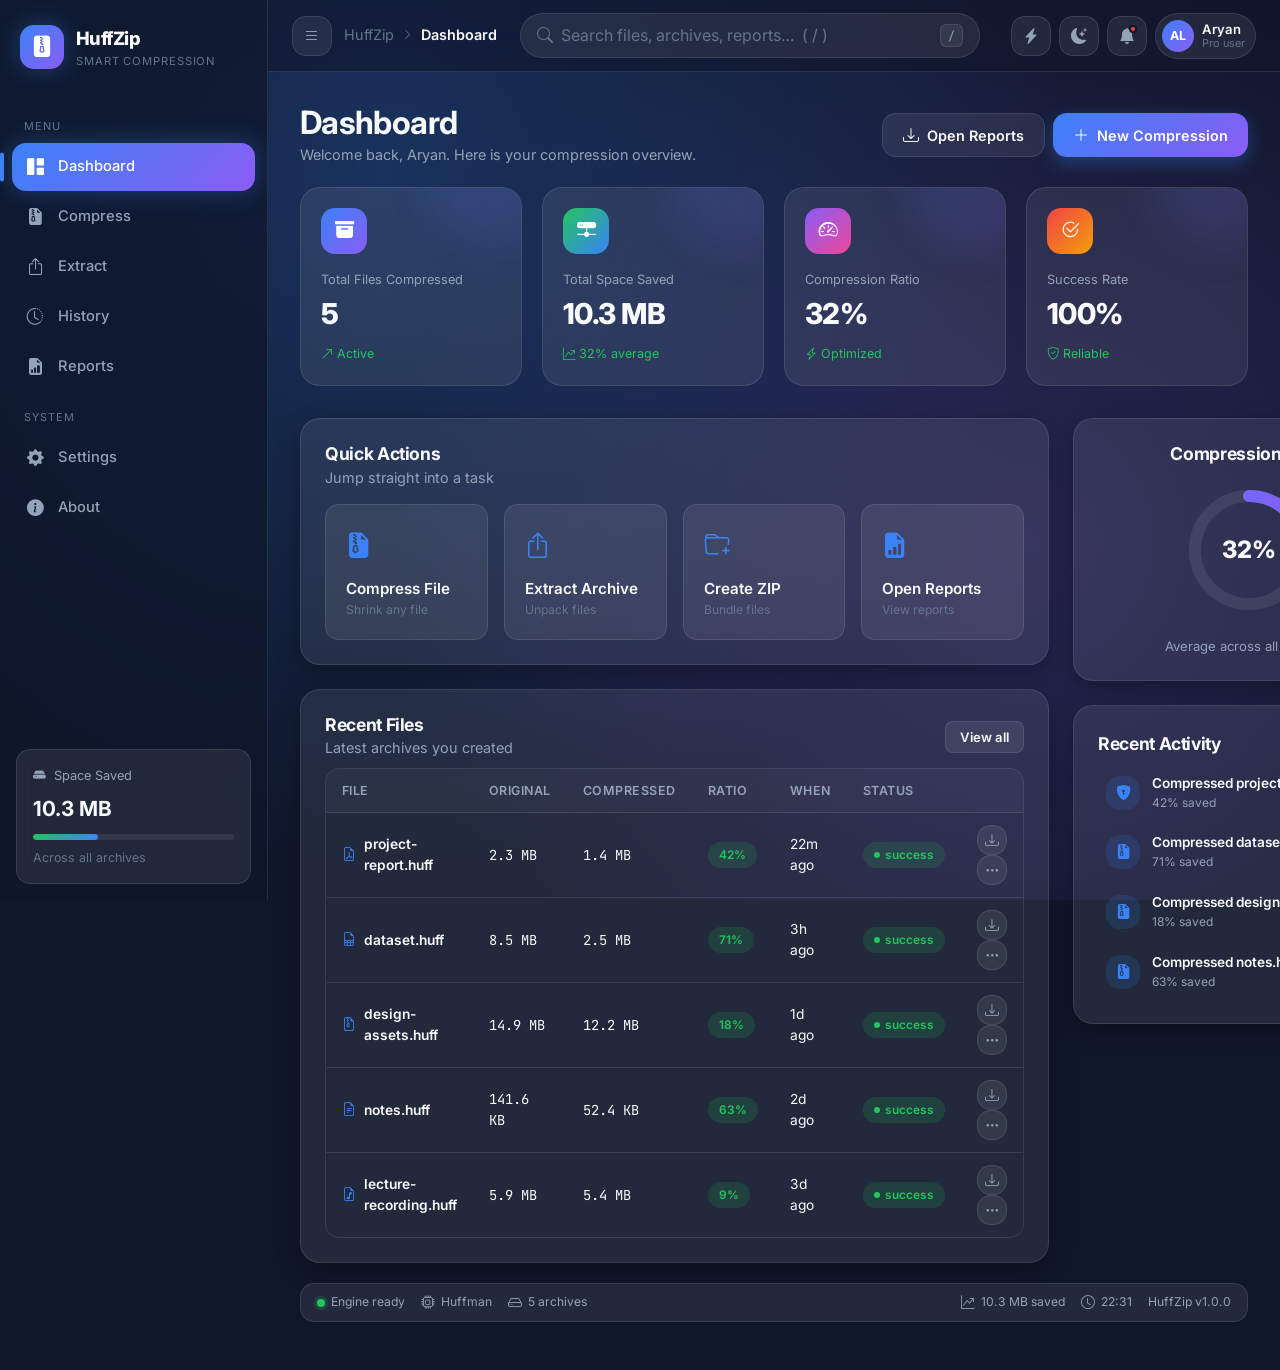
==== commit d38134da: "File Extraction Module" ====
--- a/frontend/index.html
+++ b/frontend/index.html
@@ -24,6 +24,7 @@
   <link rel="stylesheet" href="css/animations.css" />
   <link rel="stylesheet" href="css/utilities.css" />
   <link rel="stylesheet" href="css/compression.css" />
+  <link rel="stylesheet" href="css/extraction.css" />
   <link rel="stylesheet" href="css/responsive.css" />
   <link rel="stylesheet" href="css/themes.css" />
 </head>
--- a/frontend/css/compression.css
+++ b/frontend/css/compression.css
@@ -0,0 +1,36 @@
+.dz-actions { display: flex; gap: var(--s-3); justify-content: center; flex-wrap: wrap; margin-bottom: var(--s-4); }
+.dz-meta { display: flex; gap: var(--s-2); justify-content: center; flex-wrap: wrap; }
+.dz-meta .badge b { color: var(--text); }
+
+.files-table-wrap { max-height: 320px; overflow-y: auto; }
+.files-table-wrap table.data td .si-remove { color: var(--text-dim); }
+.files-table-wrap table.data td .si-remove:hover { color: var(--danger); background: rgba(239,68,68,0.12); }
+
+.level-hint { margin-top: var(--s-2); font-size: 0.78rem; color: var(--text-muted); }
+
+.progress-meta { display: grid; grid-template-columns: repeat(4, 1fr); gap: var(--s-3); margin-top: var(--s-4); }
+.progress-meta .pm-cell { background: var(--card); border: 1px solid var(--border); border-radius: var(--r-md); padding: var(--s-3); display: flex; flex-direction: column; gap: 4px; }
+.progress-meta .pm-k { font-size: 0.7rem; text-transform: uppercase; letter-spacing: 0.04em; color: var(--text-muted); }
+.progress-meta .pm-v { font-size: 0.9rem; font-weight: 700; font-family: var(--font-mono); white-space: nowrap; overflow: hidden; text-overflow: ellipsis; }
+
+.queue-list { display: flex; flex-direction: column; gap: 4px; margin-top: var(--s-4); }
+.queue-item { display: flex; align-items: center; gap: var(--s-3); padding: var(--s-2) var(--s-3); border-radius: var(--r-sm); font-size: 0.84rem; transition: background var(--dur-fast) var(--ease); }
+.queue-item .q-name { flex: 1; min-width: 0; white-space: nowrap; overflow: hidden; text-overflow: ellipsis; }
+.queue-item .q-size { color: var(--text-dim); font-size: 0.76rem; flex-shrink: 0; }
+.queue-item.wait { color: var(--text-muted); }
+.queue-item.wait i { color: var(--text-dim); }
+.queue-item.active { background: rgba(59,130,246,0.12); color: var(--primary); }
+.queue-item.done i { color: var(--accent); }
+
+.btn-danger-ghost { background: rgba(239,68,68,0.12); color: var(--danger); }
+.btn-danger-ghost:hover { background: rgba(239,68,68,0.2); }
+
+.error-dialog-body { animation: shake 0.4s var(--ease); }
+
+.spin-slow { display: inline-block; animation: spin 1.4s linear infinite; }
+
+@media (max-width: 640px) {
+  .progress-meta { grid-template-columns: repeat(2, 1fr); }
+  .dz-actions { flex-direction: column; }
+  .dz-actions .btn { width: 100%; }
+}
--- a/frontend/css/extraction.css
+++ b/frontend/css/extraction.css
@@ -0,0 +1,12 @@
+.inner-card { margin-top: var(--s-4); background: rgba(255,255,255,0.03); }
+
+.remember-row { display: flex; align-items: center; gap: var(--s-2); margin-top: var(--s-3); font-size: 0.82rem; color: var(--text-muted); cursor: pointer; }
+.remember-row input[type="checkbox"] { width: 16px; height: 16px; accent-color: var(--primary); cursor: pointer; }
+
+#customFolderField { animation: fadeIn var(--dur-fast) var(--ease); }
+
+#archiveInfo .stat-inline .si-val { text-align: right; word-break: break-word; }
+
+@media (max-width: 640px) {
+  #extractProgressCard .progress-meta { grid-template-columns: repeat(2, 1fr); }
+}
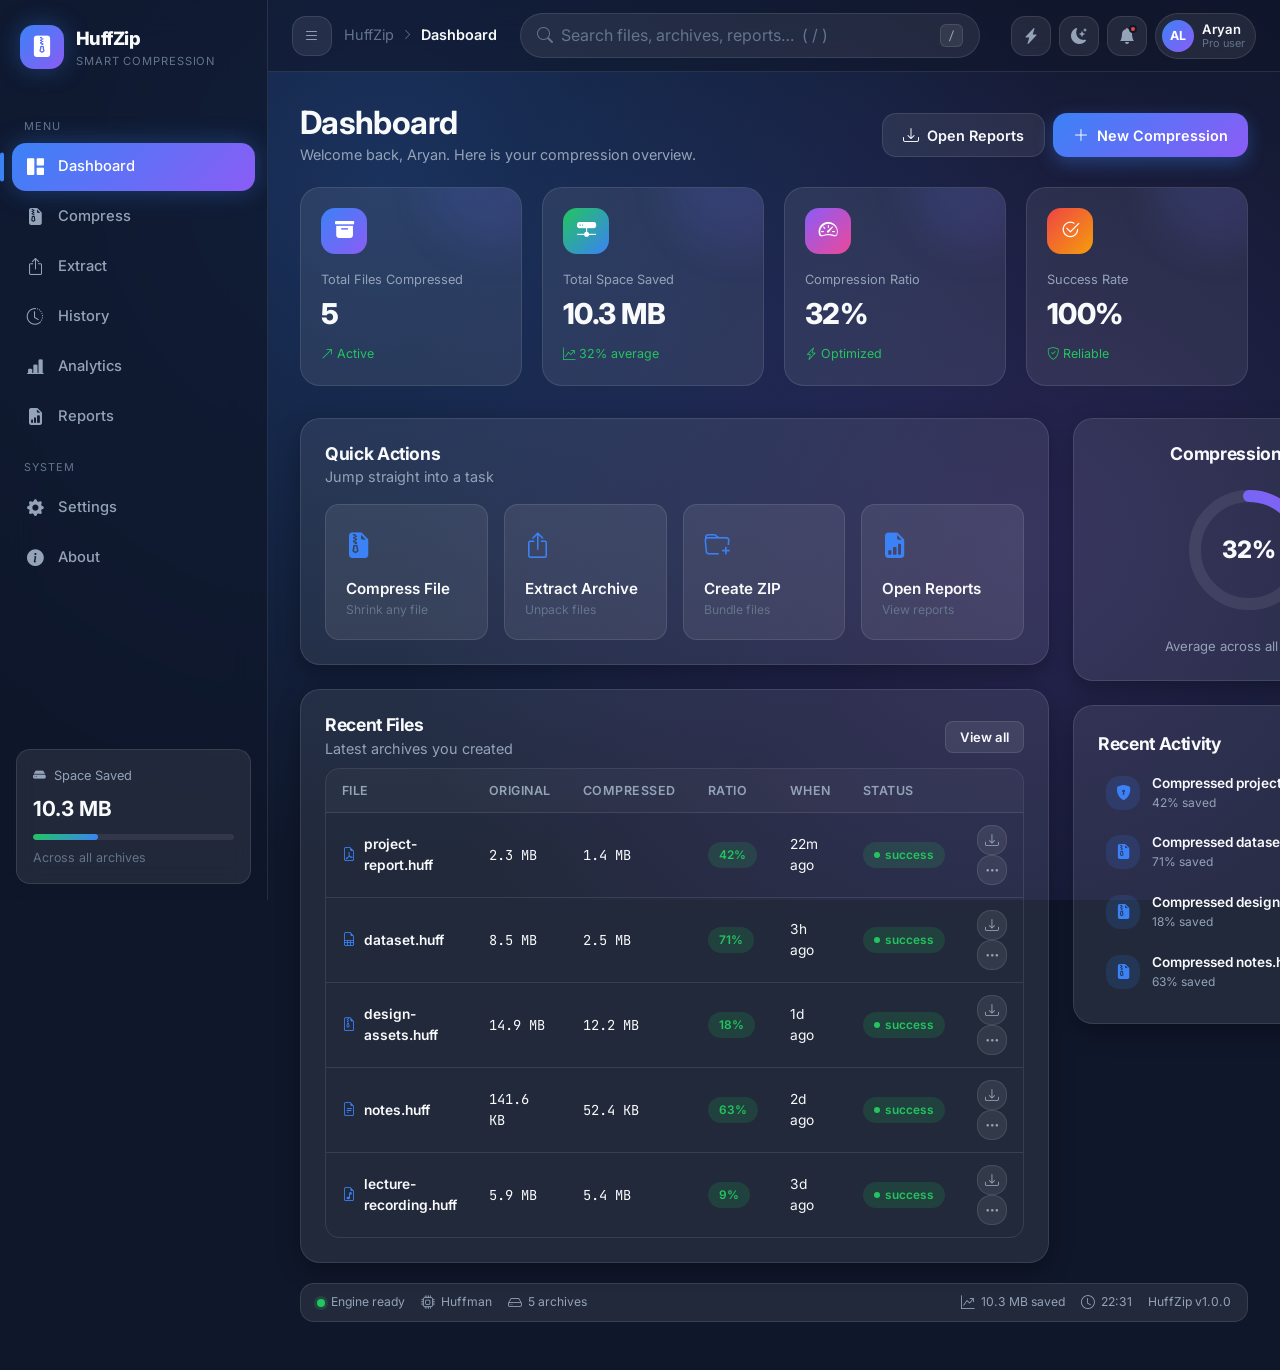
==== commit a9c747a0: "Improvement under progress" ====
--- a/frontend/index.html
+++ b/frontend/index.html
@@ -64,6 +64,7 @@
         <a class="nav-item" data-view="compress"><i class="bi bi-file-earmark-zip-fill"></i><span>Compress</span></a>
         <a class="nav-item" data-view="extract"><i class="bi bi-box-arrow-up"></i><span>Extract</span></a>
         <a class="nav-item" data-view="history"><i class="bi bi-clock-history"></i><span>History</span></a>
+        <a class="nav-item" data-view="analytics"><i class="bi bi-bar-chart-line-fill"></i><span>Analytics</span></a>
         <a class="nav-item" data-view="reports"><i class="bi bi-file-earmark-bar-graph-fill"></i><span>Reports</span></a>
 
         <span class="nav-label">System</span>
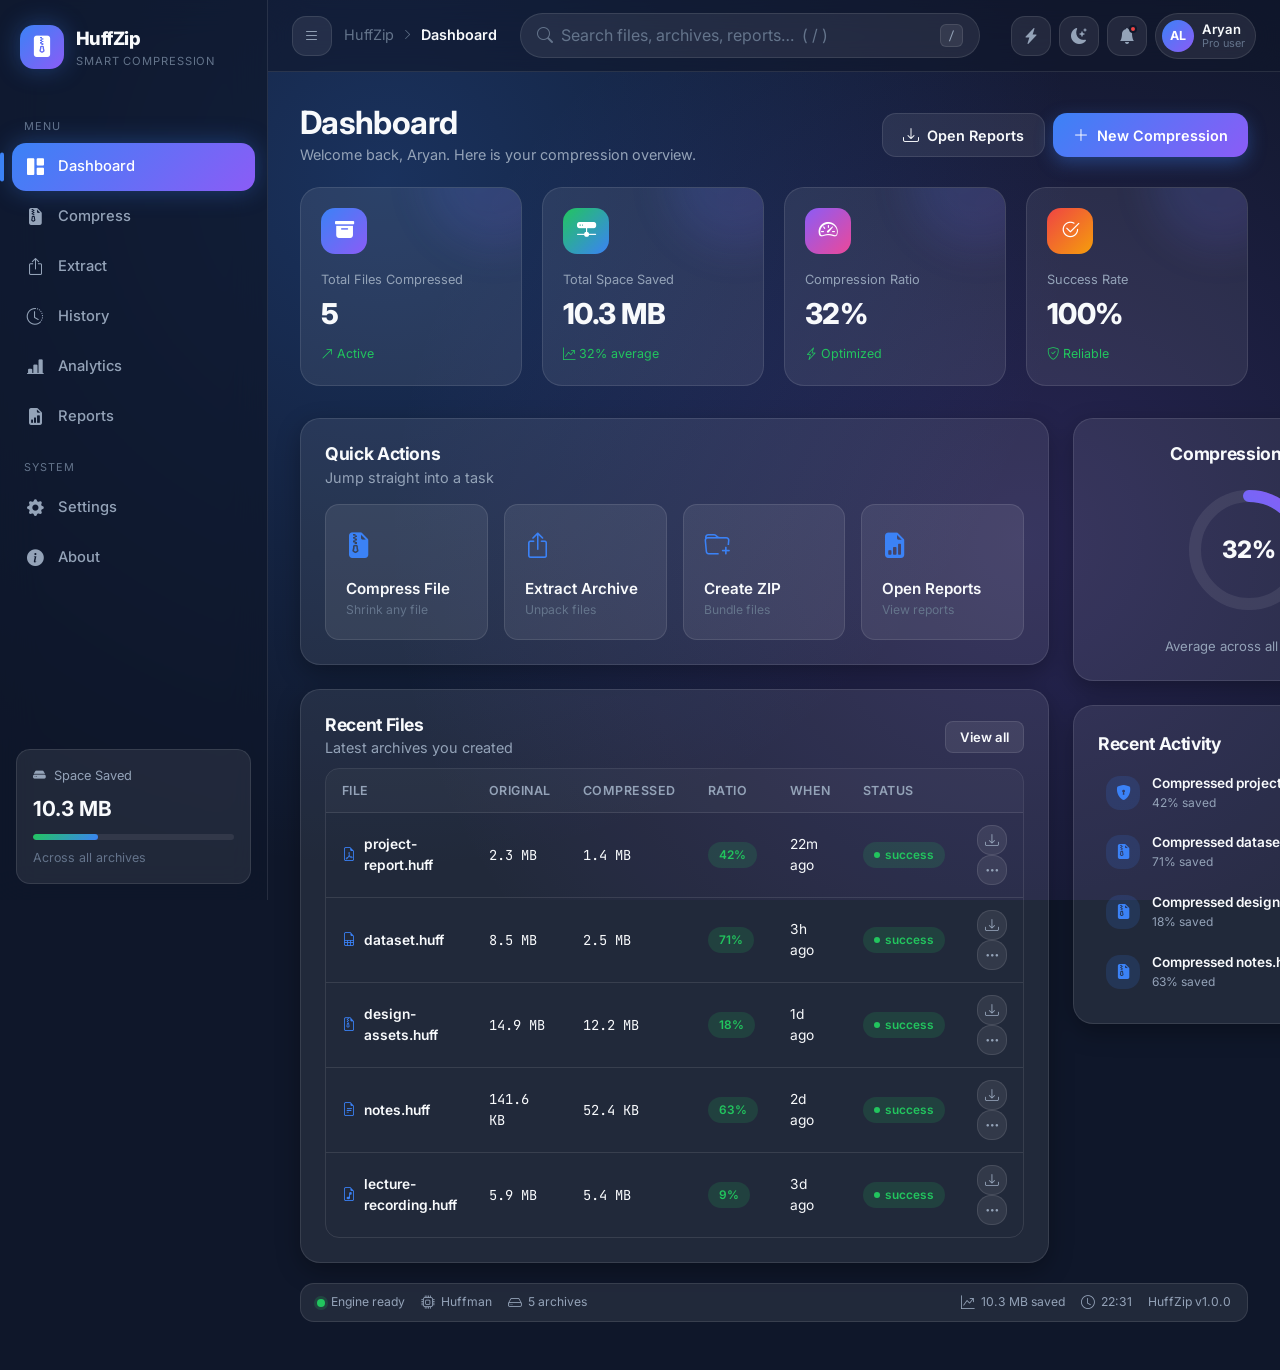
==== commit 3a0da92d: "Integration fixes" ====
--- a/frontend/index.html
+++ b/frontend/index.html
@@ -25,6 +25,7 @@
   <link rel="stylesheet" href="css/utilities.css" />
   <link rel="stylesheet" href="css/compression.css" />
   <link rel="stylesheet" href="css/extraction.css" />
+  <link rel="stylesheet" href="css/analytics.css" />
   <link rel="stylesheet" href="css/responsive.css" />
   <link rel="stylesheet" href="css/themes.css" />
 </head>
--- a/frontend/css/analytics.css
+++ b/frontend/css/analytics.css
@@ -0,0 +1,72 @@
+.filters-bar { display: flex; flex-wrap: wrap; align-items: center; gap: var(--s-5); padding: var(--s-4); margin-bottom: var(--s-5); }
+.filter-group { display: flex; align-items: center; gap: var(--s-3); }
+.filter-label { display: inline-flex; align-items: center; gap: 6px; font-size: 0.78rem; font-weight: 600; color: var(--text-muted); text-transform: uppercase; letter-spacing: 0.04em; }
+.select-sm { padding: 8px 12px; font-size: 0.84rem; min-width: 130px; }
+
+.kpi-grid { display: grid; grid-template-columns: repeat(5, 1fr); gap: var(--s-4); margin-bottom: var(--s-5); }
+
+.analytics-grid { display: grid; grid-template-columns: repeat(2, 1fr); gap: var(--s-4); margin-bottom: var(--s-5); }
+
+.donut-wrap { display: flex; align-items: center; gap: var(--s-5); padding-top: var(--s-3); }
+.donut { position: relative; width: 140px; height: 140px; flex-shrink: 0; }
+.donut-center { position: absolute; inset: 0; display: flex; flex-direction: column; align-items: center; justify-content: center; }
+.donut-num { font-size: 1.5rem; font-weight: 800; }
+.donut-cap { font-size: 0.72rem; color: var(--text-muted); }
+.donut-legend { display: flex; flex-direction: column; gap: var(--s-2); flex: 1; }
+.legend-row { display: flex; align-items: center; gap: var(--s-2); font-size: 0.84rem; }
+.legend-dot { width: 10px; height: 10px; border-radius: 3px; flex-shrink: 0; }
+.legend-val { margin-left: auto; font-family: var(--font-mono); font-weight: 700; color: var(--text-muted); }
+
+.progress.orange .bar { background: var(--warning); }
+.progress.purple .bar { background: linear-gradient(135deg, #8B5CF6, #3B82F6); }
+.progress.green .bar { background: var(--accent); }
+.progress.blue .bar { background: var(--primary); }
+.storage-row { margin-bottom: var(--s-4); }
+.storage-row:last-child { margin-bottom: 0; }
+.storage-top { display: flex; justify-content: space-between; align-items: center; margin-bottom: 6px; font-size: 0.86rem; }
+.storage-top span:first-child { color: var(--text-muted); }
+
+.succ-fail { display: flex; justify-content: center; gap: var(--s-5); }
+.sf-item { display: inline-flex; align-items: center; gap: 6px; font-size: 0.86rem; color: var(--text-muted); }
+.sf-dot { width: 10px; height: 10px; border-radius: 50%; }
+.sf-dot.ok { background: var(--accent); }
+.sf-dot.bad { background: var(--danger); }
+
+.insights-grid { display: grid; grid-template-columns: repeat(2, 1fr); gap: var(--s-4); }
+.insight-card { display: flex; align-items: center; gap: var(--s-3); padding: var(--s-4); border-radius: var(--r-md); border: 1px solid var(--border); background: var(--card); }
+.insight-card p { margin: 0; font-size: 0.9rem; }
+.ins-ico { width: 40px; height: 40px; border-radius: var(--r-sm); display: grid; place-items: center; font-size: 1.15rem; flex-shrink: 0; }
+.insight-card.green .ins-ico { background: rgba(34,197,94,0.15); color: var(--accent); }
+.insight-card.purple .ins-ico { background: rgba(139,92,246,0.15); color: #8B5CF6; }
+.insight-card.info .ins-ico { background: rgba(59,130,246,0.15); color: var(--primary); }
+.insight-card.orange .ins-ico { background: rgba(245,158,11,0.15); color: var(--warning); }
+
+table.data th.sortable { cursor: pointer; user-select: none; white-space: nowrap; }
+table.data th.sortable:hover { color: var(--text); }
+
+.timeline { position: relative; padding-left: var(--s-2); }
+.tl-item { display: flex; gap: var(--s-4); padding-bottom: var(--s-5); position: relative; }
+.tl-item:not(:last-child)::before { content: ''; position: absolute; left: 17px; top: 38px; bottom: 0; width: 2px; background: var(--border); }
+.tl-marker { width: 36px; height: 36px; border-radius: 50%; display: grid; place-items: center; flex-shrink: 0; font-size: 1rem; z-index: 1; }
+.tl-marker.info { background: rgba(59,130,246,0.15); color: var(--primary); }
+.tl-marker.green { background: rgba(34,197,94,0.15); color: var(--accent); }
+.tl-marker.purple { background: rgba(139,92,246,0.15); color: #8B5CF6; }
+.tl-body { flex: 1; }
+.tl-top { display: flex; justify-content: space-between; align-items: center; gap: var(--s-3); flex-wrap: wrap; }
+.tl-kind { font-size: 0.72rem; font-weight: 700; text-transform: uppercase; letter-spacing: 0.04em; color: var(--text-muted); }
+.tl-time { font-size: 0.76rem; color: var(--text-dim); font-family: var(--font-mono); }
+.tl-text { font-weight: 600; margin-top: 2px; }
+.tl-meta { font-size: 0.8rem; color: var(--text-muted); margin-top: 2px; }
+
+@media (max-width: 1100px) {
+  .kpi-grid { grid-template-columns: repeat(3, 1fr); }
+}
+@media (max-width: 900px) {
+  .analytics-grid { grid-template-columns: 1fr; }
+  .insights-grid { grid-template-columns: 1fr; }
+}
+@media (max-width: 640px) {
+  .kpi-grid { grid-template-columns: repeat(2, 1fr); }
+  .filters-bar { flex-direction: column; align-items: stretch; }
+  .donut-wrap { flex-direction: column; }
+}
